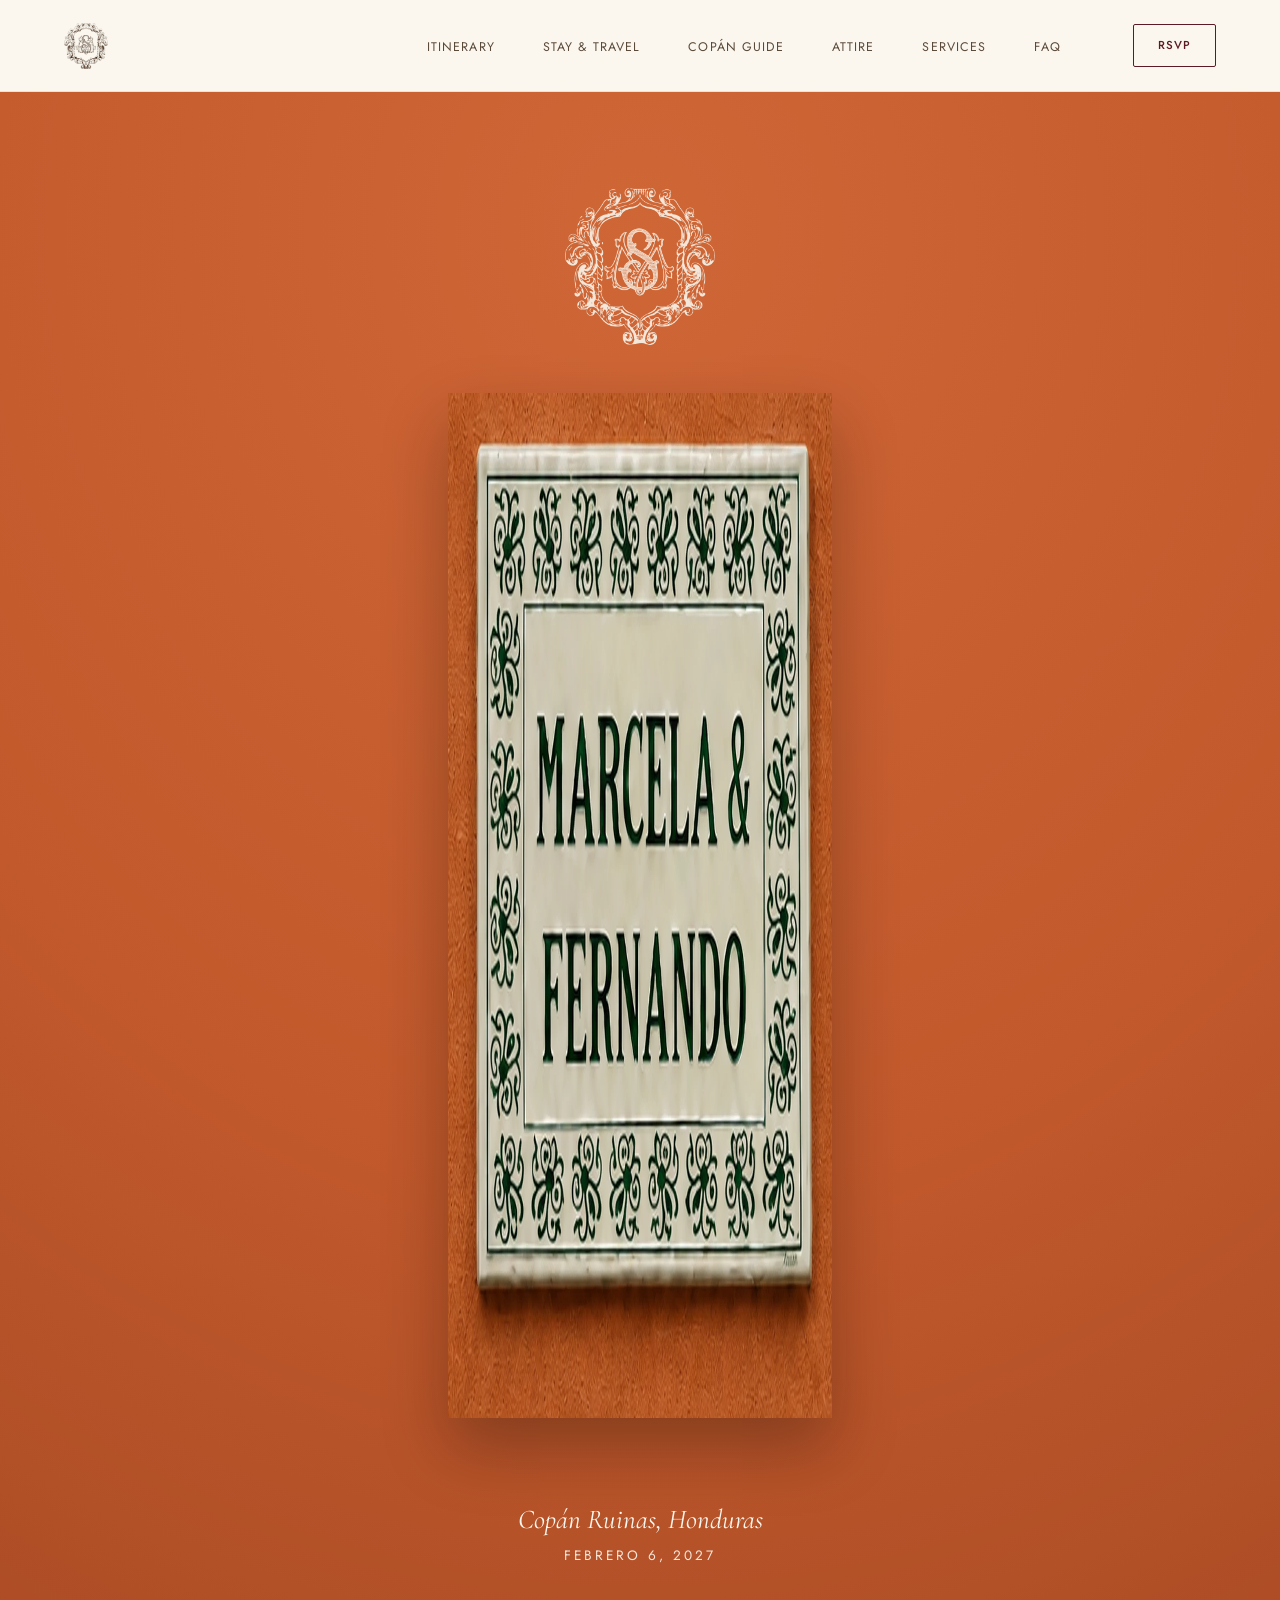
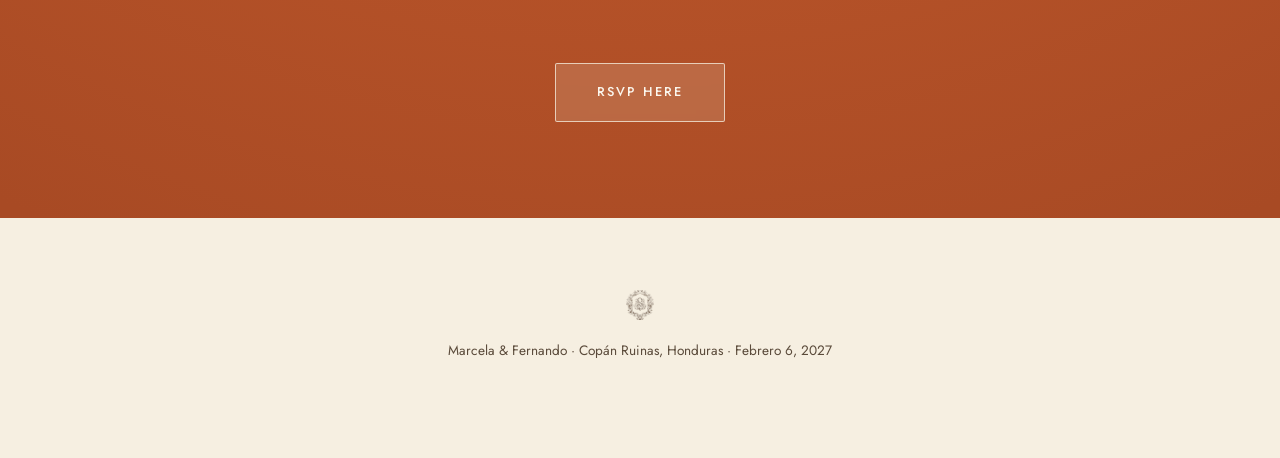
==== index.html @ 4dd40281 "Rebuild wedding site: organize assets, faithful mobile, editorial desktop, dedicated /rsvp - Organiz" ====
<!doctype html>
<html lang="en">
<head>
<meta charset="UTF-8">
<meta name="viewport" content="width=device-width, initial-scale=1">
<title>Marcela &amp; Fernando | Copán Ruinas, Honduras | February 6, 2027</title>
<meta name="description" content="Join us as we celebrate our wedding in Copán Ruinas, Honduras on February 6, 2027. Itinerary, travel, stay, attire and RSVP.">
<link rel="icon" href="assets/graphics/favicon.svg" type="image/svg+xml">
<link rel="preconnect" href="https://fonts.googleapis.com">
<link rel="preconnect" href="https://fonts.gstatic.com" crossorigin>
<link href="https://fonts.googleapis.com/css2?family=EB+Garamond:ital,wght@0,400;0,500;0,600;1,400&family=Cormorant+Garamond:ital,wght@1,400;1,500;1,600&family=Jost:wght@400;500;600&display=swap" rel="stylesheet">
<link rel="stylesheet" href="css/tokens.css">
<link rel="stylesheet" href="css/base.css">
<link rel="stylesheet" href="css/components.css">
<link rel="stylesheet" href="css/sections.css">
<link rel="stylesheet" href="css/tablet.css">
<link rel="stylesheet" href="css/desktop.css">
<link rel="stylesheet" href="css/large-desktop.css">
</head>
<body class="page-home">
<a class="skip-link" href="#main">Skip to content</a>

<header class="site-header">
  <a class="site-header__mark" href="index.html" aria-label="Marcela &amp; Fernando — Home">
    <img src="assets/graphics/monogram.webp" alt="" width="120" height="120">
  </a>
  <nav class="site-header__nav" aria-label="Primary">
    <ul class="site-header__nav-list">
      <li><a href="itinerary.html">Itinerary</a></li>
      <li><a href="stay-travel.html">Stay &amp; Travel</a></li>
      <li><a href="explore.html">Copán Guide</a></li>
      <li><a href="attire.html">Attire</a></li>
      <li><a href="services.html">Services</a></li>
      <li><a href="faq.html">FAQ</a></li>
    </ul>
    <a class="btn btn--ghost site-header__rsvp" href="rsvp.html">RSVP</a>
  </nav>
  <button class="site-header__toggle" type="button" aria-expanded="false" aria-controls="site-nav" aria-label="Open menu">
    <span></span><span></span><span></span>
  </button>
</header>
<div class="site-nav-overlay"></div>
<nav class="site-nav" id="site-nav" aria-label="Mobile">
  <a class="site-nav__mark" href="index.html" aria-label="Marcela &amp; Fernando — Home">
    <img src="assets/graphics/monogram.webp" alt="" width="140" height="140">
  </a>
  <ul class="site-nav__list">
    <li><a href="index.html" aria-current="page">01. Welcome</a></li>
    <li><a href="itinerary.html">02. Itinerary</a></li>
    <li><a href="stay-travel.html">03. Stay &amp; Travel</a></li>
    <li><a href="explore.html">04. Copán Guide</a></li>
    <li><a href="attire.html">05. Attire</a></li>
    <li><a href="services.html">06. Services</a></li>
    <li class="is-rsvp"><a href="rsvp.html">07. RSVP</a></li>
    <li><a href="faq.html">08. FAQ</a></li>
  </ul>
</nav>

<main id="main">
  <section class="home-hero" id="home">
    <div class="home-hero__bg">
      <img src="assets/images/home/hero-wall-plaque-2.webp" alt="A hand-painted ceramic tile reading Marcela &amp; Fernando, mounted on a terracotta wall." width="2400" height="3200" fetchpriority="high">
    </div>
    <div class="home-hero__mark">
      <img src="assets/graphics/monogram-cream.webp" alt="" width="200" height="200">
    </div>
    <div class="home-hero__plaque">
      <img src="assets/images/home/plaque-detail.webp" alt="A hand-painted ceramic tile reading Marcela &amp; Fernando." width="1400" height="1025" loading="eager">
    </div>
    <div class="home-hero__spacer" aria-hidden="true"></div>
    <p class="home-hero__names">Copán Ruinas, Honduras</p>
    <p class="home-hero__date">Febrero 6, 2027</p>
    <div class="home-hero__cta">
      <a class="btn btn--hero" href="rsvp.html">RSVP Here</a>
    </div>
  </section>
</main>

<footer class="site-footer">
  <div class="site-footer__mark"><img src="assets/graphics/monogram.webp" alt="" width="90" height="90"></div>
  <p>Marcela &amp; Fernando · Copán Ruinas, Honduras · Febrero 6, 2027</p>
</footer>

<script src="js/nav.js"></script>
</body>
</html>
---- css/tokens.css ----
/* ==========================================================================
   DESIGN TOKENS
   Marcela & Fernando — Copán Ruinas, Honduras
   Single source of truth for color, type, spacing and layout widths.
   Edit values here to restyle the whole site consistently.

   Breakpoints (referenced throughout the CSS, not expressible as vars):
     Mobile        <= 767px   (base.css / components.css / sections.css)
     Tablet        768–1023px (tablet.css)
     Desktop       >= 1024px  (desktop.css)
     Large Desktop >= 1440px  (large-desktop.css)
   ========================================================================== */

:root {
  /* ---- Color: warm Old-World Latin palette ---- */
  --color-cream: #f6efe1;          /* page background */
  --color-ivory: #fbf7ee;          /* card / panel background, slightly lighter */
  --color-paper: #f1e9da;          /* alternate section background (textured paper feel) */
  --color-chocolate: #382a1e;      /* primary text */
  --color-chocolate-soft: #5a4a3a; /* secondary / muted text */
  --color-burgundy: #5c1b24;       /* primary accent: buttons, eyebrows, links */
  --color-burgundy-dark: #430f17;  /* accent hover/active */
  --color-terracotta: #c1592c;     /* hero warmth, rare large-surface accent */
  --color-olive: #6b6b45;          /* quiet secondary accent */
  --color-sand: #e3d5b8;           /* borders, subtle fills */
  --color-line: rgba(56, 42, 30, 0.16);   /* hairline dividers */
  --color-line-soft: rgba(56, 42, 30, 0.09);
  --color-overlay-scrim: rgba(30, 18, 12, 0.28);

  /* ---- Type ---- */
  --font-display: "EB Garamond", "Cormorant Garamond", Georgia, "Times New Roman", serif;
  --font-secondary: "Cormorant Garamond", "EB Garamond", Georgia, serif;
  --font-body: "Jost", "Segoe UI", Helvetica, Arial, sans-serif;

  --tracking-wide: 0.04em;
  --tracking-wider: 0.09em;
  --tracking-widest: 0.16em;

  /* ---- Spacing scale (mobile-first; desktop.css / large-desktop.css scale these up per-context) ---- */
  --space-3xs: 0.25rem;   /* 4px */
  --space-2xs: 0.5rem;    /* 8px */
  --space-xs: 0.75rem;    /* 12px */
  --space-sm: 1.25rem;    /* 20px */
  --space-md: 2rem;       /* 32px */
  --space-lg: 3rem;       /* 48px */
  --space-xl: 4.5rem;     /* 72px */
  --space-2xl: 6rem;      /* 96px */

  /* ---- Section rhythm ---- */
  --section-space-mobile: 3.5rem;
  --section-space-desktop: 8rem;
  --section-space-large: 9.5rem;

  /* space reserved after a section's final paragraph, before its divider */
  --space-before-divider: 2.75rem;
  /* space after a divider, before the next section's eyebrow/title */
  --space-after-divider: 3.5rem;

  /* ---- Layout widths ---- */
  --width-copy: 34rem;        /* narrow reading column, ~ optimal measure */
  --width-content: 46rem;     /* standard content column */
  --width-editorial: 72rem;   /* wide editorial column, image + text compositions */
  --width-full: 96rem;        /* outer page max-width on very large screens */

  --page-gutter-mobile: 1.25rem;
  --page-gutter-tablet: 3rem;
  --page-gutter-desktop: 5vw;
  --page-gutter-large: 7vw;

  /* ---- Misc ---- */
  --radius-sm: 2px;
  --header-height-mobile: 60px;
  --header-height-desktop: 92px;
  --transition-base: 220ms ease;
  --transition-slow: 420ms cubic-bezier(0.22, 1, 0.36, 1);
}
---- css/base.css ----
/* ==========================================================================
   BASE / MOBILE
   Reset, base typography and layout primitives.
   Mobile-first: everything here is the approved mobile experience.
   Do not add desktop-only rules in this file — see desktop.css.
   ========================================================================== */

*,
*::before,
*::after {
  box-sizing: border-box;
}

html {
  -webkit-text-size-adjust: 100%;
  scroll-behavior: smooth;
}

@media (prefers-reduced-motion: reduce) {
  html {
    scroll-behavior: auto;
  }
  *,
  *::before,
  *::after {
    animation-duration: 0.01ms !important;
    animation-iteration-count: 1 !important;
    transition-duration: 0.01ms !important;
    scroll-behavior: auto !important;
  }
}

body {
  margin: 0;
  background: var(--color-cream);
  color: var(--color-chocolate);
  font-family: var(--font-body);
  font-size: 16px;
  line-height: 1.6;
  overflow-x: hidden;
  -webkit-font-smoothing: antialiased;
}

img,
picture,
video {
  max-width: 100%;
  display: block;
}

h1, h2, h3, h4, p, ul, ol, figure {
  margin: 0;
}

ul, ol {
  padding: 0;
  list-style: none;
}

a {
  color: inherit;
  text-decoration: none;
}

button {
  font: inherit;
  color: inherit;
  background: none;
  border: 0;
  cursor: pointer;
}

/* ---- Focus visibility (accessibility) ---- */
a:focus-visible,
button:focus-visible,
input:focus-visible,
textarea:focus-visible {
  outline: 2px solid var(--color-burgundy);
  outline-offset: 3px;
}

/* ---- Layout primitives ---- */
.container {
  width: 100%;
  padding-left: var(--page-gutter-mobile);
  padding-right: var(--page-gutter-mobile);
}

.measure-copy   { max-width: var(--width-copy); margin-left: auto; margin-right: auto; }
.measure-content{ max-width: var(--width-content); margin-left: auto; margin-right: auto; }

main {
  display: block;
}

.page-section {
  padding-top: var(--section-space-mobile);
  padding-bottom: var(--section-space-mobile);
}

.page-section--tight {
  padding-top: var(--space-lg);
  padding-bottom: var(--space-lg);
}

.page-section + .page-section {
  padding-top: 0;
}

/* ---- Typography ---- */
.eyebrow {
  display: block;
  font-family: var(--font-secondary);
  font-style: italic;
  font-size: 1.35rem;
  color: var(--color-chocolate-soft);
  margin-bottom: var(--space-3xs);
}

.section-title {
  font-family: var(--font-display);
  font-weight: 500;
  color: var(--color-chocolate);
  font-size: clamp(2.1rem, 9vw, 2.6rem);
  line-height: 1.06;
  letter-spacing: 0.01em;
  text-transform: uppercase;
}

.section-title .and {
  font-family: var(--font-secondary);
  font-style: italic;
  font-weight: 400;
  text-transform: none;
  font-size: 0.62em;
  letter-spacing: 0;
}

.section-kicker {
  display: flex;
  align-items: flex-start;
  justify-content: space-between;
  gap: var(--space-sm);
}

.section-kicker__asterisk {
  color: var(--color-burgundy);
  font-family: var(--font-secondary);
  font-size: 1.4rem;
  line-height: 1;
}

.section-subtitle {
  font-family: var(--font-secondary);
  font-style: italic;
  font-size: 1.15rem;
  color: var(--color-chocolate-soft);
  margin-top: var(--space-xs);
}

.body-text {
  font-family: var(--font-body);
  font-size: 1rem;
  line-height: 1.75;
  color: var(--color-chocolate);
}

.body-text + .body-text {
  margin-top: var(--space-sm);
}

.body-text strong {
  font-weight: 600;
}

.body-text em,
.label-italic {
  font-family: var(--font-secondary);
  font-style: italic;
}

.item-heading {
  font-family: var(--font-display);
  font-size: 1.15rem;
  letter-spacing: var(--tracking-wide);
  text-transform: uppercase;
  color: var(--color-chocolate);
}

.item-heading--italic {
  font-family: var(--font-secondary);
  font-style: italic;
  text-transform: none;
  font-size: 1.2rem;
}

.roman-index {
  font-family: var(--font-secondary);
  font-style: italic;
  color: var(--color-chocolate-soft);
  margin-right: var(--space-3xs);
}

/* ---- Divider: punctuation between sections ---- */
.divider {
  border: 0;
  border-top: 1px solid var(--color-line);
  margin: var(--space-before-divider) 0 var(--space-after-divider);
}

/* ---- Screen-reader only ---- */
.sr-only {
  position: absolute;
  width: 1px;
  height: 1px;
  padding: 0;
  margin: -1px;
  overflow: hidden;
  clip: rect(0, 0, 0, 0);
  white-space: nowrap;
  border: 0;
}

/* ---- Skip link ---- */
.skip-link {
  position: absolute;
  left: var(--space-sm);
  top: -100px;
  background: var(--color-ivory);
  color: var(--color-burgundy);
  padding: var(--space-2xs) var(--space-sm);
  z-index: 200;
  border-radius: var(--radius-sm);
  transition: top var(--transition-base);
}

.skip-link:focus {
  top: var(--space-sm);
}
---- css/components.css ----
/* ==========================================================================
   COMPONENTS — MOBILE BASE
   Header, mobile nav, buttons, cards, pagination, figures.
   ========================================================================== */

/* ---- Site header ---- */
.site-header {
  position: sticky;
  top: 0;
  z-index: 100;
  display: flex;
  align-items: center;
  justify-content: space-between;
  height: var(--header-height-mobile);
  padding: 0 var(--page-gutter-mobile);
  background: var(--color-ivory);
  border-bottom: 1px solid var(--color-line-soft);
}

.site-header__mark {
  display: flex;
  align-items: center;
  height: 100%;
}

.site-header__mark img {
  height: 34px;
  width: auto;
}

.site-header__nav {
  display: none;
}

.site-header__toggle {
  display: flex;
  flex-direction: column;
  align-items: flex-end;
  gap: 5px;
  padding: var(--space-2xs);
  margin-right: calc(var(--space-2xs) * -1);
}

.site-header__toggle span {
  display: block;
  width: 24px;
  height: 1px;
  background: var(--color-chocolate);
  transition: transform var(--transition-base), opacity var(--transition-base), width var(--transition-base);
}

.site-header__toggle span:nth-child(2) {
  width: 17px;
}

.nav-open .site-header__toggle span:nth-child(1) {
  transform: translateY(6px) rotate(45deg);
  width: 24px;
}
.nav-open .site-header__toggle span:nth-child(2) {
  opacity: 0;
}
.nav-open .site-header__toggle span:nth-child(3) {
  transform: translateY(-6px) rotate(-45deg);
  width: 24px;
}

/* ---- Mobile nav overlay + panel ---- */
.site-nav-overlay {
  position: fixed;
  inset: 0;
  background: rgba(30, 20, 12, 0.28);
  opacity: 0;
  pointer-events: none;
  transition: opacity var(--transition-slow);
  z-index: 98;
}

.nav-open .site-nav-overlay {
  opacity: 1;
  pointer-events: auto;
}

.site-nav {
  position: fixed;
  top: 0;
  right: 0;
  bottom: 0;
  width: min(78vw, 360px);
  background: var(--color-ivory);
  z-index: 99;
  transform: translateX(100%);
  transition: transform var(--transition-slow);
  display: flex;
  flex-direction: column;
  padding: var(--space-xl) var(--space-md) var(--space-md);
  box-shadow: -12px 0 40px rgba(30, 20, 12, 0.12);
}

.nav-open .site-nav {
  transform: translateX(0);
}

.site-nav__mark {
  margin-bottom: var(--space-lg);
}

.site-nav__mark img {
  height: 46px;
  width: auto;
}

.site-nav__list {
  display: flex;
  flex-direction: column;
}

.site-nav__list li {
  border-top: 1px solid var(--color-line-soft);
}

.site-nav__list li:last-child {
  border-bottom: 1px solid var(--color-line-soft);
}

.site-nav__list a {
  display: block;
  padding: var(--space-sm) var(--space-3xs);
  font-family: var(--font-display);
  font-size: 1.05rem;
  letter-spacing: 0.01em;
  color: var(--color-chocolate);
  transition: color var(--transition-base);
}

.site-nav__list a:hover,
.site-nav__list a:focus-visible {
  color: var(--color-burgundy);
}

.site-nav__list a[aria-current="page"] {
  color: var(--color-burgundy);
  font-weight: 600;
}

.site-nav__list li.is-rsvp a {
  color: var(--color-burgundy);
  font-family: var(--font-body);
  font-weight: 600;
  letter-spacing: var(--tracking-wide);
  text-transform: uppercase;
  font-size: 0.85rem;
}

body.nav-open {
  overflow: hidden;
}

/* ---- Buttons ---- */
.btn {
  display: inline-flex;
  align-items: center;
  justify-content: center;
  gap: var(--space-2xs);
  padding: 0.95rem 1.6rem;
  background: var(--color-burgundy);
  color: var(--color-ivory);
  font-family: var(--font-body);
  font-size: 0.78rem;
  font-weight: 500;
  letter-spacing: var(--tracking-wider);
  text-transform: uppercase;
  text-align: center;
  border-radius: var(--radius-sm);
  transition: background var(--transition-base), transform var(--transition-base);
}

.btn:hover,
.btn:focus-visible {
  background: var(--color-burgundy-dark);
}

.btn--ghost {
  background: transparent;
  border: 1px solid var(--color-burgundy);
  color: var(--color-burgundy);
}

.btn--ghost:hover,
.btn--ghost:focus-visible {
  background: var(--color-burgundy);
  color: var(--color-ivory);
}

.btn--hero {
  background: rgba(246, 239, 225, 0.16);
  border: 1px solid rgba(246, 239, 225, 0.75);
  color: var(--color-ivory);
  backdrop-filter: blur(2px);
}

.btn--hero:hover,
.btn--hero:focus-visible {
  background: rgba(246, 239, 225, 0.92);
  color: var(--color-burgundy);
}

.btn-row {
  display: flex;
  flex-wrap: wrap;
  gap: var(--space-2xs);
}

/* ---- Figures ---- */
.figure {
  overflow: hidden;
  background: var(--color-sand);
}

.figure img {
  width: 100%;
  height: 100%;
  object-fit: cover;
}

.figure-caption {
  margin-top: var(--space-sm);
}

/* ---- Quick links row (in-page jump links) ---- */
.quicklinks {
  display: flex;
  flex-wrap: wrap;
  gap: var(--space-xs) var(--space-md);
  margin-top: var(--space-sm);
}

.quicklinks a {
  font-family: var(--font-secondary);
  font-style: italic;
  text-decoration: underline;
  text-underline-offset: 3px;
  color: var(--color-chocolate);
  font-size: 0.95rem;
}

.quicklinks a:hover,
.quicklinks a:focus-visible {
  color: var(--color-burgundy);
}

/* ---- Itinerary / list entries ---- */
.entry-list {
  display: flex;
  flex-direction: column;
  gap: var(--space-lg);
}

.entry {
  display: flex;
  flex-direction: column;
  gap: var(--space-3xs);
}

.entry__meta {
  font-family: var(--font-display);
  font-size: 1rem;
  letter-spacing: var(--tracking-wide);
  text-transform: uppercase;
  color: var(--color-chocolate);
}

.entry__row {
  display: flex;
  align-items: baseline;
  justify-content: space-between;
  gap: var(--space-sm);
}

.entry__title {
  font-family: var(--font-body);
  font-weight: 500;
}

.entry__place {
  color: var(--color-chocolate-soft);
}

.entry__tag {
  white-space: nowrap;
}

/* ---- Page pagination (prev / next) ---- */
.page-nav {
  display: flex;
  align-items: center;
  justify-content: space-between;
  padding-top: var(--space-md);
  margin-top: var(--space-lg);
  border-top: 1px solid var(--color-line);
  font-family: var(--font-display);
  font-size: 0.8rem;
  letter-spacing: var(--tracking-wide);
  text-transform: uppercase;
  color: var(--color-chocolate-soft);
}

.page-nav a {
  transition: color var(--transition-base);
}

.page-nav a:hover,
.page-nav a:focus-visible {
  color: var(--color-burgundy);
}

.page-nav__next {
  margin-left: auto;
}

/* ---- Site footer ---- */
.site-footer {
  padding: var(--space-lg) var(--page-gutter-mobile) var(--space-xl);
  text-align: center;
  color: var(--color-chocolate-soft);
  font-size: 0.85rem;
}

.site-footer__mark img {
  height: 30px;
  width: auto;
  margin: 0 auto var(--space-sm);
  opacity: 0.85;
}

/* ---- Decorative oversized word (Explore page) ---- */
.display-word {
  font-family: var(--font-display);
  font-weight: 600;
  color: var(--color-burgundy);
  font-size: 22vw;
  line-height: 0.8;
  white-space: nowrap;
  overflow: hidden;
  margin-top: var(--space-lg);
  letter-spacing: -0.01em;
}

/* ---- FAQ ---- */
.faq-list {
  display: flex;
  flex-direction: column;
}

.faq-item {
  padding-top: var(--space-md);
  padding-bottom: var(--space-md);
}

.faq-item + .faq-item {
  border-top: 1px solid var(--color-line-soft);
}

.faq-item:last-child {
  border-bottom: 1px solid var(--color-line-soft);
}

.faq-item__q {
  font-family: var(--font-secondary);
  font-style: italic;
  font-size: 1.15rem;
  color: var(--color-chocolate);
  margin-bottom: var(--space-xs);
}

.faq-item__a a {
  text-decoration: underline;
  text-underline-offset: 3px;
}

.faq-item .btn {
  margin-top: var(--space-sm);
}
---- css/sections.css ----
/* ==========================================================================
   SECTIONS — MOBILE BASE
   Page-specific compositions (hero patterns, image pairs, RSVP panel…)
   as they appear on the approved mobile site.
   ========================================================================== */

/* ---- Home hero ---- */
.home-hero {
  position: relative;
  min-height: 100svh;
  min-height: 100vh;
  display: flex;
  flex-direction: column;
  align-items: center;
  justify-content: flex-start;
  padding: var(--space-2xl) var(--page-gutter-mobile) var(--space-xl);
  text-align: center;
  overflow: hidden;
  isolation: isolate;
}

.home-hero__bg {
  position: absolute;
  inset: 0;
  z-index: -1;
}

.home-hero__bg img {
  width: 100%;
  height: 100%;
  object-fit: cover;
  object-position: center 30%;
}

.home-hero__mark {
  width: 132px;
  margin-bottom: var(--space-lg);
}

.home-hero__mark img {
  width: 100%;
  height: auto;
  opacity: 0.95;
}

.home-hero__plaque {
  display: none;
}

.home-hero__spacer {
  flex: 1;
  min-height: var(--space-md);
}

.home-hero__names {
  font-family: var(--font-secondary);
  font-style: italic;
  font-size: 1.15rem;
  color: var(--color-ivory);
  margin-bottom: var(--space-3xs);
}

.home-hero__date {
  font-family: var(--font-body);
  font-size: 0.8rem;
  letter-spacing: var(--tracking-widest);
  text-transform: uppercase;
  color: var(--color-ivory);
  opacity: 0.9;
}

.home-hero__cta {
  margin-top: auto;
  padding-top: var(--space-2xl);
}

/* ---- Page hero: stacked pattern (Stay&Travel, Explore, Services, FAQ) ---- */
.page-hero {
  padding-top: var(--space-lg);
}

.page-hero__image {
  aspect-ratio: 4 / 5;
}

.page-hero--wide .page-hero__image {
  aspect-ratio: 4 / 3;
}

.page-hero__body {
  padding: var(--space-lg) var(--page-gutter-mobile) 0;
}

/* ---- Page hero: overlap-card pattern (Itinerary, Attire) ---- */
.page-hero--overlap {
  position: relative;
  padding-top: 0;
}

.page-hero--overlap .page-hero__image {
  aspect-ratio: 3 / 4;
}

.page-hero--overlap .page-hero__card {
  position: relative;
  z-index: 2;
  margin-right: 14%;
  margin-top: -34vw;
  background: var(--color-ivory);
  padding: var(--space-lg) var(--page-gutter-mobile) var(--space-2xl);
}

.page-hero--overlap .page-hero__tile {
  position: absolute;
  right: var(--page-gutter-mobile);
  bottom: -14vw;
  width: 32%;
  aspect-ratio: 1 / 1;
  z-index: 3;
  box-shadow: 0 12px 30px rgba(20, 10, 5, 0.22);
}

.page-hero--overlap .page-hero__tile img {
  object-position: 78% 82%;
}

.page-hero--overlap .page-hero__spacer {
  height: 14vw;
}

/* ---- Guide items (Explore: restaurants & things to do) ---- */
.guide-item {
  padding-top: var(--space-lg);
  padding-bottom: var(--space-lg);
}

.guide-item + .guide-item {
  border-top: 1px solid var(--color-line-soft);
}

.guide-item__image {
  aspect-ratio: 4 / 3;
  margin-bottom: var(--space-sm);
}

.guide-item__name {
  margin-bottom: var(--space-2xs);
}

.guide-item .btn {
  margin-top: var(--space-sm);
}

.guide-group__heading {
  font-family: var(--font-display);
  font-size: 1.15rem;
  letter-spacing: var(--tracking-wide);
  text-transform: uppercase;
  margin-bottom: var(--space-md);
}

/* ---- Attire: dress-code blocks ---- */
.dress-block {
  padding-top: var(--space-lg);
  padding-bottom: var(--space-lg);
}

.dress-block + .dress-block {
  border-top: 1px solid var(--color-line-soft);
}

.dress-block__meta {
  color: var(--color-chocolate-soft);
  font-size: 0.85rem;
  letter-spacing: var(--tracking-wide);
  text-transform: uppercase;
  margin-top: var(--space-3xs);
  margin-bottom: var(--space-md);
}

.pair-grid {
  display: grid;
  grid-template-columns: 1fr 1fr;
  gap: var(--space-2xs);
  margin-bottom: var(--space-md);
}

.pair-grid .figure {
  aspect-ratio: 3 / 4;
}

.dress-code-note {
  margin-top: var(--space-md);
}

.dress-code-note__label {
  font-weight: 600;
  display: block;
  margin-bottom: var(--space-3xs);
}

/* ---- Accommodation cards (Stay & Travel) ---- */
.stay-card {
  padding-top: var(--space-lg);
}

.stay-card__name {
  margin-bottom: var(--space-sm);
}

.stay-card__image {
  aspect-ratio: 4 / 3;
  margin-bottom: var(--space-sm);
}

.stay-card__contact {
  margin-bottom: var(--space-xs);
}

.stay-subsection {
  padding-top: var(--space-lg);
  border-top: 1px solid var(--color-line);
  margin-top: var(--space-lg);
}

.stay-subsection__image {
  aspect-ratio: 4 / 3;
  margin-bottom: var(--space-md);
}

.stay-note {
  margin-top: var(--space-md);
}

.stay-note__label {
  font-weight: 600;
  display: block;
  margin-bottom: var(--space-3xs);
}

/* ---- RSVP page ---- */
.rsvp-page {
  background: var(--color-cream);
}

.rsvp-hero {
  text-align: center;
  padding: var(--space-xl) var(--page-gutter-mobile) var(--space-lg);
}

.rsvp-hero__mark {
  width: 84px;
  margin: 0 auto var(--space-md);
}

.rsvp-hero__mark img {
  width: 100%;
  height: auto;
}

.rsvp-hero__intro {
  margin-top: var(--space-sm);
}

.rsvp-panel {
  background: var(--color-ivory);
  border-top: 1px solid var(--color-line);
  padding: var(--space-lg) 0;
}

.rsvp-embed {
  width: 100%;
  min-height: 900px;
  border: 0;
}

/* ---- FAQ hero uses page-hero--stacked pattern; Q&A list uses .faq-list ---- */
---- css/tablet.css ----
/* ==========================================================================
   TABLET  (768px – 1023px)
   Graceful transition between the approved mobile layout and the desktop
   redesign: wider gutters, a bigger type scale and landscape image
   proportions — but still single-column. Full editorial compositions start
   at desktop.css (1024px).
   ========================================================================== */

@media (min-width: 768px) {
  .container {
    padding-left: var(--page-gutter-tablet);
    padding-right: var(--page-gutter-tablet);
  }

  .site-header,
  .home-hero,
  .rsvp-hero,
  .page-hero__body,
  .site-footer {
    padding-left: var(--page-gutter-tablet);
    padding-right: var(--page-gutter-tablet);
  }

  .site-header__mark img {
    height: 40px;
  }

  .site-nav {
    width: min(50vw, 380px);
  }

  /* ---- Typography ---- */
  .section-title {
    font-size: clamp(2.6rem, 6vw, 3.4rem);
  }

  .eyebrow {
    font-size: 1.4rem;
  }

  .body-text {
    font-size: 1.02rem;
  }

  .measure-copy {
    max-width: 38rem;
  }

  /* ---- Page hero patterns ---- */
  .page-hero__image {
    aspect-ratio: 16 / 9;
  }

  .page-hero--overlap .page-hero__image {
    aspect-ratio: 16 / 10;
  }

  .page-hero--overlap .page-hero__card {
    padding-left: var(--page-gutter-tablet);
    padding-right: var(--page-gutter-tablet);
    margin-right: 22%;
    margin-top: -16vw;
  }

  .page-hero--overlap .page-hero__tile {
    width: 26%;
    bottom: -8vw;
  }

  .page-hero--overlap .page-hero__spacer {
    height: 8vw;
  }

  .home-hero__mark {
    width: 150px;
  }

  .home-hero__names {
    font-size: 1.3rem;
  }

  /* ---- Images: landscape proportions read better at tablet width ---- */
  .guide-item__image,
  .stay-card__image,
  .stay-subsection__image {
    aspect-ratio: 16 / 9;
  }

  .pair-grid {
    gap: var(--space-sm);
  }

  .display-word {
    font-size: 16vw;
  }

  /* ---- RSVP ---- */
  .rsvp-panel {
    padding: var(--space-xl) var(--page-gutter-tablet);
  }

  .rsvp-embed {
    max-width: 640px;
    margin: 0 auto;
  }

  .rsvp-hero__mark {
    width: 96px;
  }

  /* ---- Entries / lists get a little more breathing room ---- */
  .entry-list {
    gap: var(--space-xl);
  }

  .faq-item {
    padding-top: var(--space-lg);
    padding-bottom: var(--space-lg);
  }
}
---- css/desktop.css ----
/* ==========================================================================
   DESKTOP  (>= 1024px)
   The editorial redesign. Mobile rules in base.css / components.css /
   sections.css are left untouched — everything here is additive or
   overriding at this breakpoint only. Organized by component/section so a
   future "desktop only" request can be resolved by editing one block here.
   ========================================================================== */

@media (min-width: 1024px) {

  /* ---- Layout ---- */
  .container {
    max-width: var(--width-editorial);
    margin-left: auto;
    margin-right: auto;
    padding-left: var(--page-gutter-desktop);
    padding-right: var(--page-gutter-desktop);
  }

  .page-section {
    padding-top: var(--section-space-desktop);
    padding-bottom: var(--section-space-desktop);
  }

  .page-section--tight {
    padding-top: var(--space-xl);
    padding-bottom: var(--space-xl);
  }

  .divider {
    margin-top: var(--space-before-divider);
    margin-bottom: var(--space-after-divider);
  }

  /* ---- Typography scale ---- */
  .section-title {
    font-size: clamp(3rem, 4vw, 4rem);
  }

  .eyebrow {
    font-size: 1.5rem;
  }

  .section-subtitle {
    font-size: 1.3rem;
  }

  .body-text {
    font-size: 1.05rem;
    line-height: 1.85;
  }

  .measure-copy {
    max-width: var(--width-copy);
  }

  /* ---- Header: horizontal editorial nav ---- */
  .site-header {
    height: var(--header-height-desktop);
    padding: 0 var(--page-gutter-desktop);
  }

  .site-header__mark img {
    height: 46px;
  }

  .site-header__toggle {
    display: none;
  }

  .site-nav-overlay,
  .site-nav {
    display: none;
  }

  .site-header__nav {
    display: flex;
    align-items: center;
    gap: var(--space-xl);
  }

  .site-header__nav-list {
    display: flex;
    align-items: center;
    gap: var(--space-lg);
  }

  .site-header__nav-list a {
    font-family: var(--font-body);
    font-size: 0.78rem;
    letter-spacing: var(--tracking-wider);
    text-transform: uppercase;
    color: var(--color-chocolate-soft);
    padding-bottom: 4px;
    border-bottom: 1px solid transparent;
    transition: color var(--transition-base), border-color var(--transition-base);
  }

  .site-header__nav-list a:hover,
  .site-header__nav-list a:focus-visible,
  .site-header__nav-list a[aria-current="page"] {
    color: var(--color-burgundy);
    border-bottom-color: var(--color-burgundy);
  }

  .site-header__rsvp {
    padding: 0.7rem 1.5rem;
    font-size: 0.72rem;
  }

  /* ---- Footer ---- */
  .site-footer {
    padding: var(--space-xl) var(--page-gutter-desktop) var(--space-2xl);
  }

  /* ---- Home hero: quiet, centered, generously proportioned ----
     The mobile hero uses one full-bleed photo with the plaque baked in —
     faithful to the approved design at a tall, narrow aspect ratio. At
     wide desktop ratios that same cover-crop zooms in so far the plaque
     collides with the overlaid text, so desktop instead pairs a warm
     solid backdrop (sampled from the same wall) with the plaque presented
     as its own contained, tightly-cropped image. Same artwork, same
     identity — just composed so it never fights for space. */
  .home-hero {
    padding: var(--space-2xl) var(--page-gutter-desktop) var(--space-2xl);
    background: radial-gradient(120% 100% at 50% 8%, #cf6636 0%, var(--color-terracotta) 55%, #a84a24 100%);
  }

  .home-hero__bg {
    display: none;
  }

  .home-hero__mark {
    width: 150px;
    margin-bottom: var(--space-lg);
  }

  .home-hero__plaque {
    display: block;
    width: min(30vw, 460px);
    margin-bottom: var(--space-lg);
    box-shadow: 0 30px 60px rgba(20, 10, 5, 0.3);
  }

  .home-hero__names {
    font-size: 1.7rem;
  }

  .home-hero__date {
    font-size: 0.85rem;
    letter-spacing: 0.22em;
  }

  .home-hero__cta {
    padding-top: var(--space-2xl);
  }

  .home-hero__cta .btn {
    padding: 1.15rem 2.6rem;
    font-size: 0.8rem;
    letter-spacing: 0.16em;
  }

  /* ---- Page hero: stacked pattern -> editorial two-column ---- */
  .page-hero {
    display: grid;
    grid-template-columns: minmax(0, 1.05fr) minmax(0, 0.95fr);
    align-items: start;
    gap: var(--space-2xl);
    max-width: var(--width-full);
    margin: 0 auto;
    padding: var(--space-2xl) var(--page-gutter-desktop) 0;
  }

  .page-hero__image {
    aspect-ratio: 3 / 4;
    max-height: 700px;
  }

  .page-hero--wide .page-hero__image {
    aspect-ratio: 4 / 3;
    max-height: 560px;
  }

  .page-hero__body {
    padding: var(--space-lg) 0 0;
    align-self: center;
  }

  .page-hero .display-word {
    margin-top: var(--space-xl);
  }

  /* ---- Page hero: overlap-card pattern (Itinerary, Attire) ---- */
  .page-hero--overlap {
    display: block;
    position: relative;
    max-width: var(--width-full);
    margin: 0 auto;
    padding: var(--space-2xl) var(--page-gutter-desktop) var(--space-xl);
  }

  .page-hero--overlap .page-hero__image {
    width: 60%;
    aspect-ratio: 4 / 5;
    max-height: 680px;
  }

  .page-hero--overlap .page-hero__card {
    position: absolute;
    z-index: 2;
    right: var(--page-gutter-desktop);
    bottom: var(--space-xl);
    width: 42%;
    max-width: 30rem;
    margin: 0;
    padding: var(--space-xl) var(--space-xl) var(--space-2xl);
    box-shadow: 0 30px 70px rgba(24, 14, 8, 0.14);
  }

  .page-hero--overlap .page-hero__tile {
    right: calc(var(--page-gutter-desktop) + 3rem);
    bottom: calc(var(--space-xl) - 3.5rem);
    width: 190px;
  }

  .page-hero--overlap .page-hero__spacer {
    height: var(--space-xl);
  }

  /* ---- Itinerary list ---- */
  .entry-list {
    max-width: var(--width-content);
    margin: 0 auto;
    gap: 0;
  }

  .entry {
    padding: var(--space-lg) 0;
  }

  .entry + .entry {
    border-top: 1px solid var(--color-line-soft);
  }

  .entry__meta {
    font-size: 1.1rem;
  }

  .entry__row {
    gap: var(--space-lg);
  }

  .entry__title {
    font-size: 1.4rem;
    line-height: 1.5;
  }

  .entry__tag {
    font-size: 1.15rem;
  }

  /* ---- Stay & Travel: accommodation cards become image | text rows ----
     Absolute positioning (not grid row-spanning) for the image: a
     spanning grid item forces intermediate text rows to inflate to its
     height, which would break the natural, compact stacking of heading /
     contact / button. This also keeps mobile's DOM order (name, image,
     contact, button) untouched. */
  .stay-card:has(.stay-card__image) {
    position: relative;
    max-width: var(--width-editorial);
    margin: 0 auto;
    min-height: 22rem;
    padding-right: 52%;
  }

  .stay-card:has(.stay-card__image) .stay-card__image {
    position: absolute;
    top: 50%;
    right: 0;
    transform: translateY(-50%);
    width: 46%;
    aspect-ratio: 4 / 3;
    margin-bottom: 0;
  }

  .stay-card:has(.stay-card__image):nth-of-type(even) {
    padding-right: 0;
    padding-left: 52%;
  }

  .stay-card:has(.stay-card__image):nth-of-type(even) .stay-card__image {
    right: auto;
    left: 0;
  }

  #accommodation .stay-card:not(:has(.stay-card__image)) {
    max-width: var(--width-copy);
    margin-left: auto;
    margin-right: auto;
    text-align: left;
  }

  #accommodation .stay-card + .stay-card {
    margin-top: var(--space-xl);
  }

  .stay-subsection {
    max-width: var(--width-editorial);
    margin-left: auto;
    margin-right: auto;
    padding-top: var(--space-xl);
  }

  .stay-subsection:has(.stay-subsection__image) {
    position: relative;
    min-height: 26rem;
    padding-left: 48%;
  }

  .stay-subsection:has(.stay-subsection__image) .stay-subsection__image {
    position: absolute;
    top: 50%;
    left: 0;
    transform: translateY(-50%);
    width: 42%;
    margin-bottom: 0;
    aspect-ratio: 3 / 4;
  }

  #flights.stay-subsection:has(.stay-subsection__image) {
    padding-left: 0;
    padding-right: 48%;
  }

  #flights.stay-subsection:has(.stay-subsection__image) .stay-subsection__image {
    left: auto;
    right: 0;
  }

  .stay-subsection:not(:has(.stay-subsection__image)) {
    max-width: var(--width-copy);
  }

  #accommodation-sps {
    max-width: var(--width-editorial);
    margin-left: auto;
    margin-right: auto;
  }

  .stay-card-grid {
    display: grid;
    grid-template-columns: repeat(3, minmax(0, 1fr));
    gap: var(--space-xl);
    align-items: start;
  }

  .stay-card-grid .stay-card {
    padding-top: 0;
  }

  /* ---- Explore: restaurants & things to do ---- */
  #restaurants,
  #things-to-do {
    max-width: var(--width-editorial);
    margin-left: auto;
    margin-right: auto;
  }

  .guide-item:has(.guide-item__image) {
    position: relative;
    min-height: 22rem;
    padding-left: 48%;
  }

  .guide-item:has(.guide-item__image) .guide-item__image {
    position: absolute;
    top: 50%;
    left: 0;
    transform: translateY(-50%);
    width: 42%;
    aspect-ratio: 4 / 3;
    margin-bottom: 0;
  }

  .guide-item:has(.guide-item__image):nth-of-type(even) {
    padding-left: 0;
    padding-right: 48%;
  }

  .guide-item:has(.guide-item__image):nth-of-type(even) .guide-item__image {
    left: auto;
    right: 0;
  }

  .guide-item:not(:has(.guide-item__image)) {
    max-width: var(--width-copy);
  }

  .display-word {
    font-size: clamp(6rem, 13vw, 12rem);
    text-align: center;
    margin-top: var(--space-2xl);
  }

  .page-hero:has(.display-word) {
    padding-bottom: 0;
  }

  /* ---- Attire: dress-code blocks become text | image-pair rows ----
     Uses absolute positioning (not grid row-spanning) for the image pair:
     a spanning grid item forces intermediate text rows to inflate to its
     height, which breaks the natural, compact stacking of the heading /
     meta / dress-code note. Absolute positioning sidesteps that and keeps
     the mobile DOM order (heading, meta, images, note) untouched. */
  .dress-block {
    position: relative;
    max-width: var(--width-editorial);
    margin-left: auto;
    margin-right: auto;
    min-height: 30rem;
    padding-right: 46%;
  }

  .dress-block > .pair-grid {
    position: absolute;
    top: 50%;
    right: 0;
    transform: translateY(-50%);
    width: 42%;
    margin-bottom: 0;
  }

  .dress-block:nth-of-type(even) {
    padding-right: 0;
    padding-left: 46%;
  }

  .dress-block:nth-of-type(even) > .pair-grid {
    right: auto;
    left: 0;
  }

  .pair-grid .figure {
    aspect-ratio: 3 / 4;
  }

  /* ---- Services: quiet, centered, restrained ---- */
  #hair-makeup,
  #shoeshine {
    max-width: var(--width-copy);
    margin-left: auto;
    margin-right: auto;
  }

  /* ---- RSVP: quiet, generous, focused ---- */
  .rsvp-hero {
    padding: var(--space-2xl) var(--page-gutter-desktop) var(--space-lg);
  }

  .rsvp-hero__mark {
    width: 110px;
  }

  .rsvp-panel {
    padding: var(--space-2xl) 0;
  }

  .rsvp-panel__inner {
    max-width: 68rem;
  }

  .rsvp-embed {
    max-width: 62rem;
    margin: 0 auto;
    min-height: 1000px;
  }

  /* ---- FAQ: quiet, centered column ---- */
  .faq-list {
    max-width: var(--width-content);
    margin: 0 auto;
  }

  .faq-item__q {
    font-size: 1.3rem;
  }
}
---- css/large-desktop.css ----
/* ==========================================================================
   LARGE DESKTOP  (>= 1440px)
   Strong max-width control so the site never feels stretched on large
   monitors — refinements only, the composition itself is set in
   desktop.css.
   ========================================================================== */

@media (min-width: 1440px) {
  .container,
  .page-hero,
  .page-hero--overlap,
  #restaurants,
  #things-to-do,
  #accommodation-sps,
  .dress-block,
  .stay-card:has(.stay-card__image),
  .stay-subsection {
    max-width: var(--width-full);
  }

  .page-hero,
  .page-hero--overlap {
    padding-left: var(--page-gutter-large);
    padding-right: var(--page-gutter-large);
  }

  .container {
    padding-left: var(--page-gutter-large);
    padding-right: var(--page-gutter-large);
  }

  .site-header,
  .site-footer,
  .rsvp-hero {
    padding-left: var(--page-gutter-large);
    padding-right: var(--page-gutter-large);
  }

  .section-title {
    font-size: clamp(3.4rem, 3.6vw, 4.6rem);
  }

  .page-section {
    padding-top: var(--section-space-large);
    padding-bottom: var(--section-space-large);
  }

  .home-hero__mark {
    width: 184px;
  }

  .rsvp-embed {
    max-width: 66rem;
  }
}
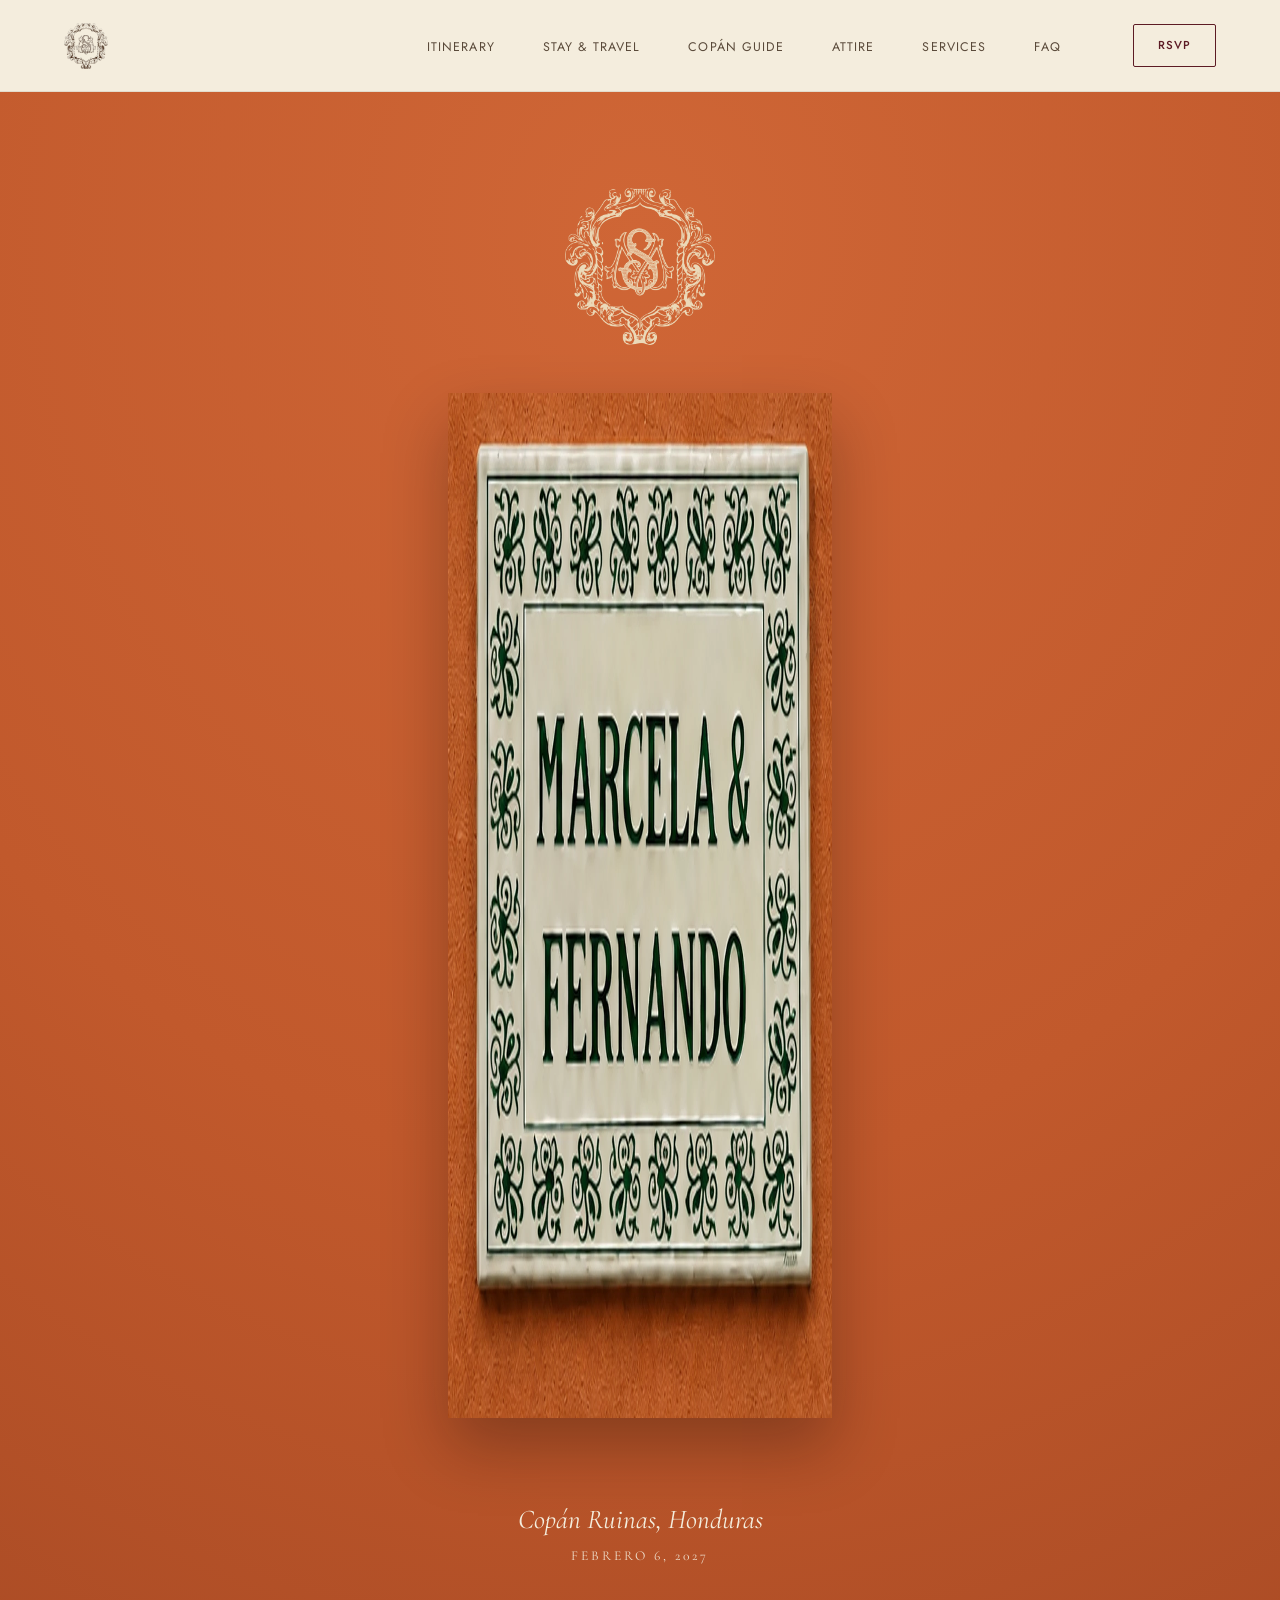
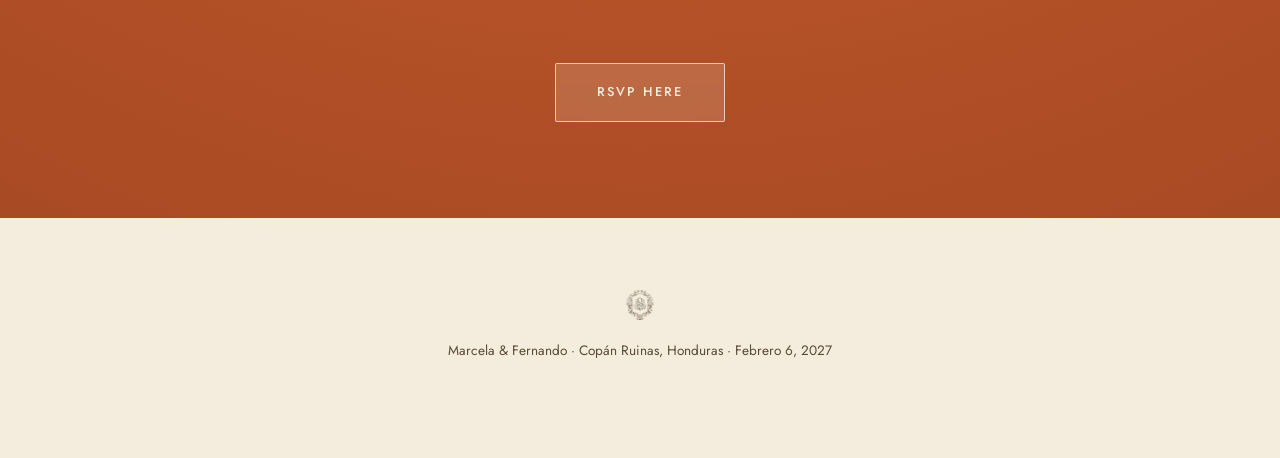
==== commit 5efe6b4d: "Mobile home: refine location/date typography and redesign RSVP button - Location and date now share " ====
--- a/index.html
+++ b/index.html
@@ -71,7 +71,7 @@
     <p class="home-hero__names">Copán Ruinas, Honduras</p>
     <p class="home-hero__date">Febrero 6, 2027</p>
     <div class="home-hero__cta">
-      <a class="btn btn--hero" href="rsvp.html">RSVP Here</a>
+      <a class="btn btn--hero" href="rsvp.html">RSVP here</a>
     </div>
   </section>
 </main>
--- a/css/tokens.css
+++ b/css/tokens.css
@@ -13,8 +13,8 @@
 
 :root {
   /* ---- Color: warm Old-World Latin palette ---- */
-  --color-cream: #f6efe1;          /* page background */
-  --color-ivory: #fbf7ee;          /* card / panel background, slightly lighter */
+  --color-cream: #f4eddd;          /* page background */
+  --color-ivory: #f4eddd;          /* card / panel background */
   --color-paper: #f1e9da;          /* alternate section background (textured paper feel) */
   --color-chocolate: #382a1e;      /* primary text */
   --color-chocolate-soft: #5a4a3a; /* secondary / muted text */
--- a/css/components.css
+++ b/css/components.css
@@ -102,6 +102,7 @@
 }
 
 .site-nav__mark {
+  margin-top: var(--space-sm);
   margin-bottom: var(--space-lg);
 }
 
@@ -141,15 +142,6 @@
 .site-nav__list a[aria-current="page"] {
   color: var(--color-burgundy);
   font-weight: 600;
-}
-
-.site-nav__list li.is-rsvp a {
-  color: var(--color-burgundy);
-  font-family: var(--font-body);
-  font-weight: 600;
-  letter-spacing: var(--tracking-wide);
-  text-transform: uppercase;
-  font-size: 0.85rem;
 }
 
 body.nav-open {
@@ -326,6 +318,13 @@
   font-size: 0.85rem;
 }
 
+/* Removed on mobile per feedback; still shown from tablet up. */
+@media (max-width: 767px) {
+  .site-footer {
+    display: none;
+  }
+}
+
 .site-footer__mark img {
   height: 30px;
   width: auto;
--- a/css/sections.css
+++ b/css/sections.css
@@ -61,7 +61,7 @@
 }
 
 .home-hero__date {
-  font-family: var(--font-body);
+  font-family: var(--font-secondary);
   font-size: 0.8rem;
   letter-spacing: var(--tracking-widest);
   text-transform: uppercase;
@@ -275,3 +275,94 @@
 }
 
 /* ---- FAQ hero uses page-hero--stacked pattern; Q&A list uses .faq-list ---- */
+
+/* ---- Home hero refinements: mobile only (<= 767px) ----
+   Requested against the approved mobile design: smaller/higher monogram,
+   tighter vertical rhythm so the subtitle/date and RSVP button sit higher,
+   a transparent floating header (no cream bar) on the homepage only, and a
+   cream RSVP button matching the plaque tone. Scoped to mobile so it has
+   no effect on tablet/desktop. */
+@media (max-width: 767px) {
+  .page-home .site-header {
+    position: fixed;
+    top: 0;
+    left: 0;
+    right: 0;
+    background: transparent;
+    border-bottom: 0;
+    justify-content: flex-end;
+  }
+
+  .page-home.nav-open .site-header {
+    background: var(--color-ivory);
+    border-bottom: 1px solid var(--color-line-soft);
+  }
+
+  .page-home .site-header__mark {
+    display: none;
+  }
+
+  .page-home .site-header__toggle span {
+    width: 20px;
+    background: var(--color-ivory);
+  }
+
+  .page-home .site-header__toggle span:nth-child(2) {
+    width: 14px;
+  }
+
+  .page-home.nav-open .site-header__toggle span {
+    background: var(--color-chocolate);
+  }
+
+  .page-home .home-hero {
+    padding-top: var(--space-xl);
+    padding-bottom: 8rem;
+  }
+
+  .page-home .home-hero__mark {
+    width: 104px;
+    margin-bottom: var(--space-md);
+  }
+
+  /* Location + date: one italic-serif system, no caps/tracking, nudged
+     down ~50px so the block breathes between the tile and the button. */
+  .page-home .home-hero__names {
+    margin-top: 50px;
+    font-size: 1.6rem;
+  }
+
+  .page-home .home-hero__date {
+    font-style: italic;
+    font-size: 1.3rem;
+    letter-spacing: normal;
+    text-transform: none;
+    opacity: 0.95;
+  }
+
+  /* RSVP button: a small piece of stationery, not a website CTA. */
+  .page-home .home-hero__cta .btn--hero {
+    width: 185px;
+    height: 54px;
+    padding: 0;
+    background: var(--color-ivory);
+    border: 1px solid var(--color-burgundy);
+    border-radius: 3px;
+    color: var(--color-burgundy);
+    font-family: var(--font-secondary);
+    font-style: italic;
+    font-weight: 400;
+    font-size: 1.35rem;
+    letter-spacing: normal;
+    text-transform: none;
+    backdrop-filter: none;
+    box-shadow: 0 4px 14px rgba(24, 14, 8, 0.16);
+  }
+
+  .page-home .home-hero__cta .btn--hero:hover,
+  .page-home .home-hero__cta .btn--hero:focus-visible {
+    background: #f0e2c9;
+    border-color: var(--color-burgundy);
+    color: var(--color-burgundy);
+  }
+}
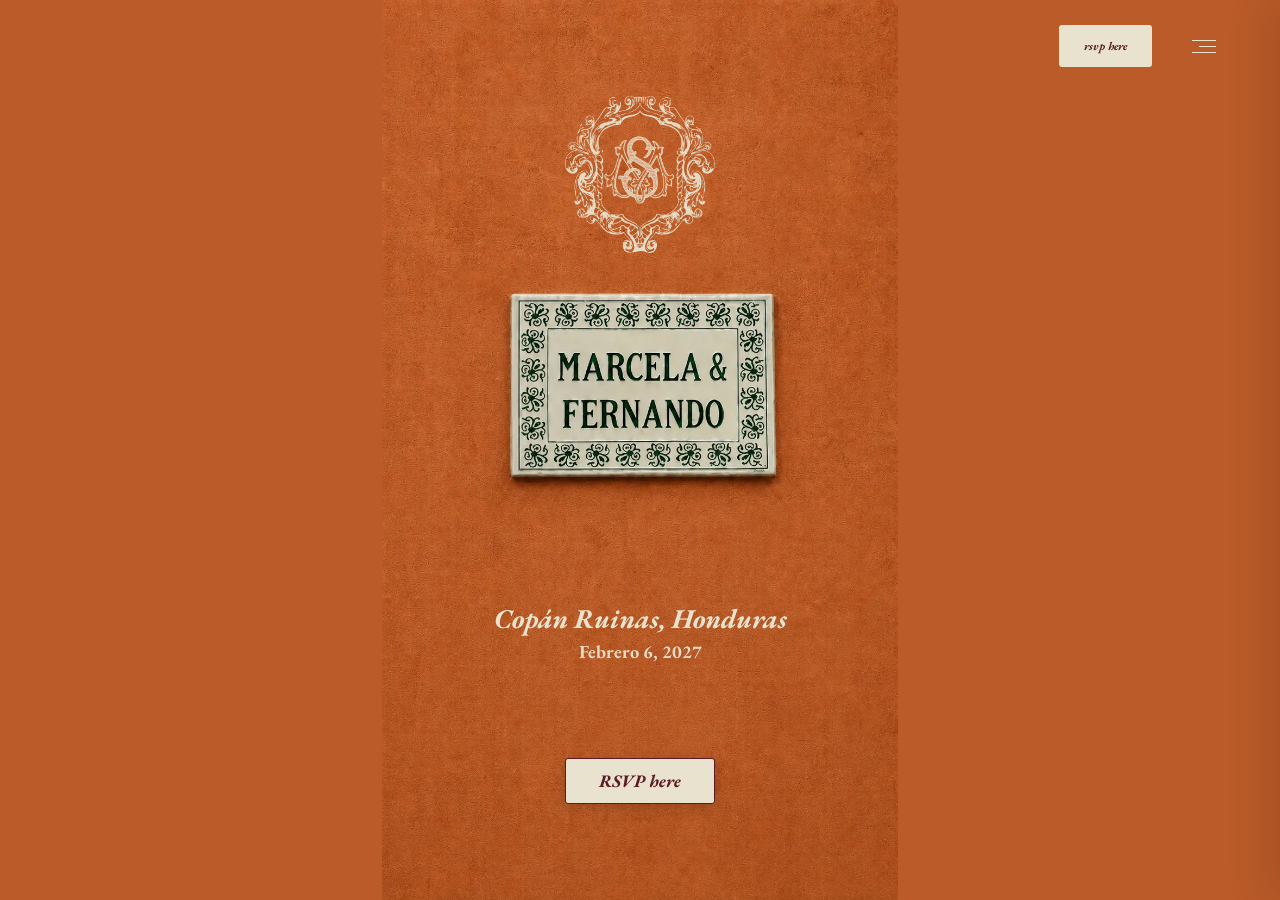
==== commit b5104b70: "Desktop home: rebuild hero to match approved inspo screenshot - Full photo restored as the backgroun" ====
--- a/index.html
+++ b/index.html
@@ -33,7 +33,7 @@
       <li><a href="services.html">Services</a></li>
       <li><a href="faq.html">FAQ</a></li>
     </ul>
-    <a class="btn btn--ghost site-header__rsvp" href="rsvp.html">RSVP</a>
+    <a class="btn btn--ghost site-header__rsvp" href="rsvp.html">rsvp here</a>
   </nav>
   <button class="site-header__toggle" type="button" aria-expanded="false" aria-controls="site-nav" aria-label="Open menu">
     <span></span><span></span><span></span>
--- a/css/sections.css
+++ b/css/sections.css
@@ -322,6 +322,7 @@
 
   .page-home .home-hero__mark {
     width: 104px;
+    margin-top: 20px;
     margin-bottom: var(--space-md);
   }
 
@@ -329,30 +330,39 @@
      down ~50px so the block breathes between the tile and the button. */
   .page-home .home-hero__names {
     margin-top: 50px;
-    font-size: 1.6rem;
-  }
-
-  .page-home .home-hero__date {
+    font-family: var(--font-display);
+    font-weight: 700;
     font-style: italic;
     font-size: 1.3rem;
+    line-height: 1.2;
+    color: #e8e2ce;
+  }
+
+  .page-home .home-hero__date {
+    font-family: var(--font-display);
+    font-weight: 700;
+    font-style: normal;
+    font-size: 1.15rem;
+    line-height: 1.2;
     letter-spacing: normal;
     text-transform: none;
+    color: #e8e2ce;
     opacity: 0.95;
   }
 
   /* RSVP button: a small piece of stationery, not a website CTA. */
   .page-home .home-hero__cta .btn--hero {
-    width: 185px;
-    height: 54px;
+    width: 132px;
+    height: 40px;
     padding: 0;
-    background: var(--color-ivory);
+    background: #e8e2ce;
     border: 1px solid var(--color-burgundy);
     border-radius: 3px;
     color: var(--color-burgundy);
-    font-family: var(--font-secondary);
+    font-family: var(--font-display);
     font-style: italic;
-    font-weight: 400;
-    font-size: 1.35rem;
+    font-weight: 700;
+    font-size: 1.05rem;
     letter-spacing: normal;
     text-transform: none;
     backdrop-filter: none;
@@ -361,8 +371,97 @@
 
   .page-home .home-hero__cta .btn--hero:hover,
   .page-home .home-hero__cta .btn--hero:focus-visible {
-    background: #f0e2c9;
+    background: #f0e6cc;
     border-color: var(--color-burgundy);
     color: var(--color-burgundy);
   }
 }
+
+/* ---- Itinerary refinements: mobile only (<= 767px) ----
+   The overlap-hero pattern had grown too tall and too spacious against
+   the approved reference: shorter photo, the card overlapping much
+   higher and inset from both edges (not near full-width), a smaller
+   title, the inset tile pulled up near the title instead of floating
+   below the card, and a tighter, lighter event list so all three
+   weekend events read within the first screen. Scoped to the itinerary
+   page and to mobile only. */
+@media (max-width: 767px) {
+  .page-itinerary .site-header {
+    position: fixed;
+    top: 0;
+    left: 0;
+    right: 0;
+    background: transparent;
+    border-bottom: 0;
+    justify-content: flex-end;
+  }
+
+  .page-itinerary.nav-open .site-header {
+    background: var(--color-ivory);
+    border-bottom: 1px solid var(--color-line-soft);
+  }
+
+  .page-itinerary .site-header__mark {
+    display: none;
+  }
+
+  .page-itinerary .site-header__toggle span {
+    width: 20px;
+    background: var(--color-ivory);
+  }
+
+  .page-itinerary .site-header__toggle span:nth-child(2) {
+    width: 14px;
+  }
+
+  .page-itinerary.nav-open .site-header__toggle span {
+    background: var(--color-chocolate);
+  }
+
+  .page-itinerary .page-hero--overlap .page-hero__image {
+    aspect-ratio: 1 / 1;
+  }
+
+  .page-itinerary .page-hero--overlap .page-hero__card {
+    margin-top: -50vw;
+    margin-left: 7%;
+    margin-right: 20%;
+    padding: var(--space-md) var(--page-gutter-mobile) var(--space-md);
+  }
+
+  .page-itinerary .section-title {
+    font-size: 1.9rem;
+  }
+
+  .page-itinerary .page-hero--overlap .page-hero__tile {
+    top: 305px;
+    bottom: auto;
+    width: 28%;
+  }
+
+  .page-itinerary .page-hero--overlap .page-hero__spacer {
+    height: var(--space-md);
+  }
+
+  .page-itinerary .page-section--tight {
+    padding-top: var(--space-md);
+    padding-bottom: var(--space-md);
+  }
+
+  .page-itinerary .entry-list {
+    gap: var(--space-md);
+  }
+
+  .page-itinerary .entry__meta {
+    font-size: 0.85rem;
+  }
+
+  .page-itinerary .entry__title {
+    font-size: 0.95rem;
+    font-weight: 400;
+  }
+
+  .page-itinerary .entry__tag {
+    font-size: 0.9rem;
+  }
+}
--- a/css/desktop.css
+++ b/css/desktop.css
@@ -113,21 +113,23 @@
     padding: var(--space-xl) var(--page-gutter-desktop) var(--space-2xl);
   }
 
-  /* ---- Home hero: quiet, centered, generously proportioned ----
-     The mobile hero uses one full-bleed photo with the plaque baked in —
-     faithful to the approved design at a tall, narrow aspect ratio. At
-     wide desktop ratios that same cover-crop zooms in so far the plaque
-     collides with the overlaid text, so desktop instead pairs a warm
-     solid backdrop (sampled from the same wall) with the plaque presented
-     as its own contained, tightly-cropped image. Same artwork, same
-     identity — just composed so it never fights for space. */
+  /* ---- Home hero: the full photo again, contained (not cropped) ----
+     Cover-fit on a wide desktop box zoomed the photo so far in that the
+     plaque collided with the overlaid text (see git history). Showing
+     the whole photo with object-fit: contain avoids that entirely, with
+     a matching solid backdrop filling the letterboxed sides. */
   .home-hero {
     padding: var(--space-2xl) var(--page-gutter-desktop) var(--space-2xl);
-    background: radial-gradient(120% 100% at 50% 8%, #cf6636 0%, var(--color-terracotta) 55%, #a84a24 100%);
+    background: #ba5b29;
   }
 
   .home-hero__bg {
-    display: none;
+    display: block;
+  }
+
+  .home-hero__bg img {
+    object-fit: contain;
+    object-position: center center;
   }
 
   .home-hero__mark {
@@ -136,29 +138,129 @@
   }
 
   .home-hero__plaque {
-    display: block;
-    width: min(30vw, 460px);
-    margin-bottom: var(--space-lg);
-    box-shadow: 0 30px 60px rgba(20, 10, 5, 0.3);
+    display: none;
   }
 
   .home-hero__names {
+    font-family: var(--font-display);
+    font-weight: 700;
+    font-style: italic;
     font-size: 1.7rem;
+    line-height: 1.2;
+    color: #e8e2ce;
   }
 
   .home-hero__date {
-    font-size: 0.85rem;
-    letter-spacing: 0.22em;
+    font-family: var(--font-display);
+    font-weight: 700;
+    font-style: normal;
+    font-size: 1.15rem;
+    line-height: 1.2;
+    letter-spacing: normal;
+    text-transform: none;
+    color: #e8e2ce;
+    opacity: 0.95;
   }
 
   .home-hero__cta {
     padding-top: var(--space-2xl);
   }
 
-  .home-hero__cta .btn {
-    padding: 1.15rem 2.6rem;
-    font-size: 0.8rem;
-    letter-spacing: 0.16em;
+  .home-hero__cta .btn--hero {
+    width: 150px;
+    height: 46px;
+    padding: 0;
+    background: #e8e2ce;
+    border: 1px solid var(--color-burgundy);
+    border-radius: 3px;
+    color: var(--color-burgundy);
+    font-family: var(--font-display);
+    font-style: italic;
+    font-weight: 700;
+    font-size: 1.1rem;
+    letter-spacing: normal;
+    text-transform: none;
+    backdrop-filter: none;
+    box-shadow: 0 4px 14px rgba(24, 14, 8, 0.16);
+  }
+
+  .home-hero__cta .btn--hero:hover,
+  .home-hero__cta .btn--hero:focus-visible {
+    background: #f0e6cc;
+    border-color: var(--color-burgundy);
+    color: var(--color-burgundy);
+  }
+
+  /* ---- Home header: transparent, RSVP + hamburger only (mobile-style panel) ---- */
+  .page-home .site-header {
+    position: fixed;
+    top: 0;
+    left: 0;
+    right: 0;
+    background: transparent;
+    border-bottom: 0;
+    justify-content: flex-end;
+  }
+
+  .page-home.nav-open .site-header {
+    background: var(--color-ivory);
+    border-bottom: 1px solid var(--color-line-soft);
+  }
+
+  .page-home .site-footer {
+    display: none;
+  }
+
+  .page-home .site-header__mark {
+    display: none;
+  }
+
+  .page-home .site-header__nav-list {
+    display: none;
+  }
+
+  .page-home .site-header__nav {
+    gap: 0;
+  }
+
+  .page-home .site-header__rsvp {
+    background: #e8e2ce;
+    border: 1px solid transparent;
+    color: var(--color-burgundy);
+    font-family: var(--font-display);
+    font-style: italic;
+    font-weight: 700;
+    text-transform: none;
+    letter-spacing: normal;
+    padding: 0.7rem 1.5rem;
+    border-radius: 3px;
+  }
+
+  .page-home .site-header__rsvp:hover,
+  .page-home .site-header__rsvp:focus-visible {
+    background: #f0e6cc;
+    color: var(--color-burgundy);
+  }
+
+  .page-home .site-header__toggle {
+    display: flex;
+    margin-left: var(--space-md);
+  }
+
+  .page-home .site-header__toggle span {
+    background: #e8e2ce;
+  }
+
+  .page-home.nav-open .site-header__toggle span {
+    background: var(--color-chocolate);
+  }
+
+  .page-home .site-nav-overlay {
+    display: block;
+  }
+
+  .page-home .site-nav {
+    display: flex;
   }
 
   /* ---- Page hero: stacked pattern -> editorial two-column ---- */
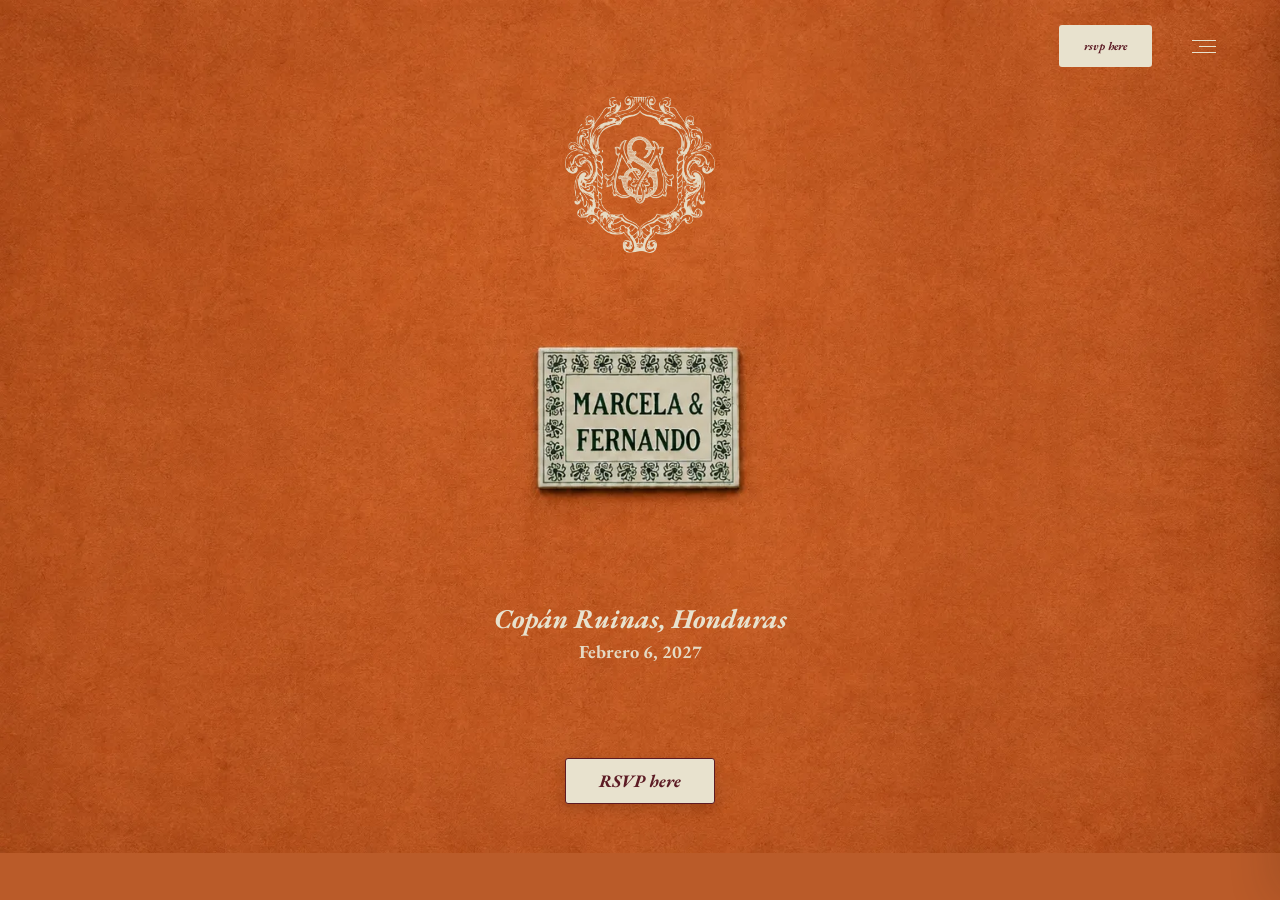
==== commit 3fdd00c2: "Desktop home: use purpose-shot wide background; new monogram favicon - Found home-background-desktop" ====
--- a/index.html
+++ b/index.html
@@ -5,7 +5,7 @@
 <meta name="viewport" content="width=device-width, initial-scale=1">
 <title>Marcela &amp; Fernando | Copán Ruinas, Honduras | February 6, 2027</title>
 <meta name="description" content="Join us as we celebrate our wedding in Copán Ruinas, Honduras on February 6, 2027. Itinerary, travel, stay, attire and RSVP.">
-<link rel="icon" href="assets/graphics/favicon.svg" type="image/svg+xml">
+<link rel="icon" href="assets/graphics/favicon.png" type="image/png">
 <link rel="preconnect" href="https://fonts.googleapis.com">
 <link rel="preconnect" href="https://fonts.gstatic.com" crossorigin>
 <link href="https://fonts.googleapis.com/css2?family=EB+Garamond:ital,wght@0,400;0,500;0,600;1,400&family=Cormorant+Garamond:ital,wght@1,400;1,500;1,600&family=Jost:wght@400;500;600&display=swap" rel="stylesheet">
@@ -59,7 +59,10 @@
 <main id="main">
   <section class="home-hero" id="home">
     <div class="home-hero__bg">
-      <img src="assets/images/home/hero-wall-plaque-2.webp" alt="A hand-painted ceramic tile reading Marcela &amp; Fernando, mounted on a terracotta wall." width="2400" height="3200" fetchpriority="high">
+      <picture>
+        <source media="(min-width: 1024px)" srcset="assets/images/home/hero-wall-plaque-desktop.webp">
+        <img src="assets/images/home/hero-wall-plaque-2.webp" alt="A hand-painted ceramic tile reading Marcela &amp; Fernando, mounted on a terracotta wall." width="2400" height="3200" fetchpriority="high">
+      </picture>
     </div>
     <div class="home-hero__mark">
       <img src="assets/graphics/monogram-cream.webp" alt="" width="200" height="200">
--- a/css/desktop.css
+++ b/css/desktop.css
@@ -113,11 +113,11 @@
     padding: var(--space-xl) var(--page-gutter-desktop) var(--space-2xl);
   }
 
-  /* ---- Home hero: the full photo again, contained (not cropped) ----
-     Cover-fit on a wide desktop box zoomed the photo so far in that the
-     plaque collided with the overlaid text (see git history). Showing
-     the whole photo with object-fit: contain avoids that entirely, with
-     a matching solid backdrop filling the letterboxed sides. */
+  /* ---- Home hero: purpose-shot wide background (hero-wall-plaque-desktop) ----
+     Framed natively for landscape desktop viewports (1536x1024, plaque
+     centered with generous margin), swapped in via <picture> so mobile
+     keeps its own tall crop. Plain object-fit: cover — no collision risk
+     since the source is already wide, unlike the portrait mobile photo. */
   .home-hero {
     padding: var(--space-2xl) var(--page-gutter-desktop) var(--space-2xl);
     background: #ba5b29;
@@ -128,7 +128,7 @@
   }
 
   .home-hero__bg img {
-    object-fit: contain;
+    object-fit: cover;
     object-position: center center;
   }
 
